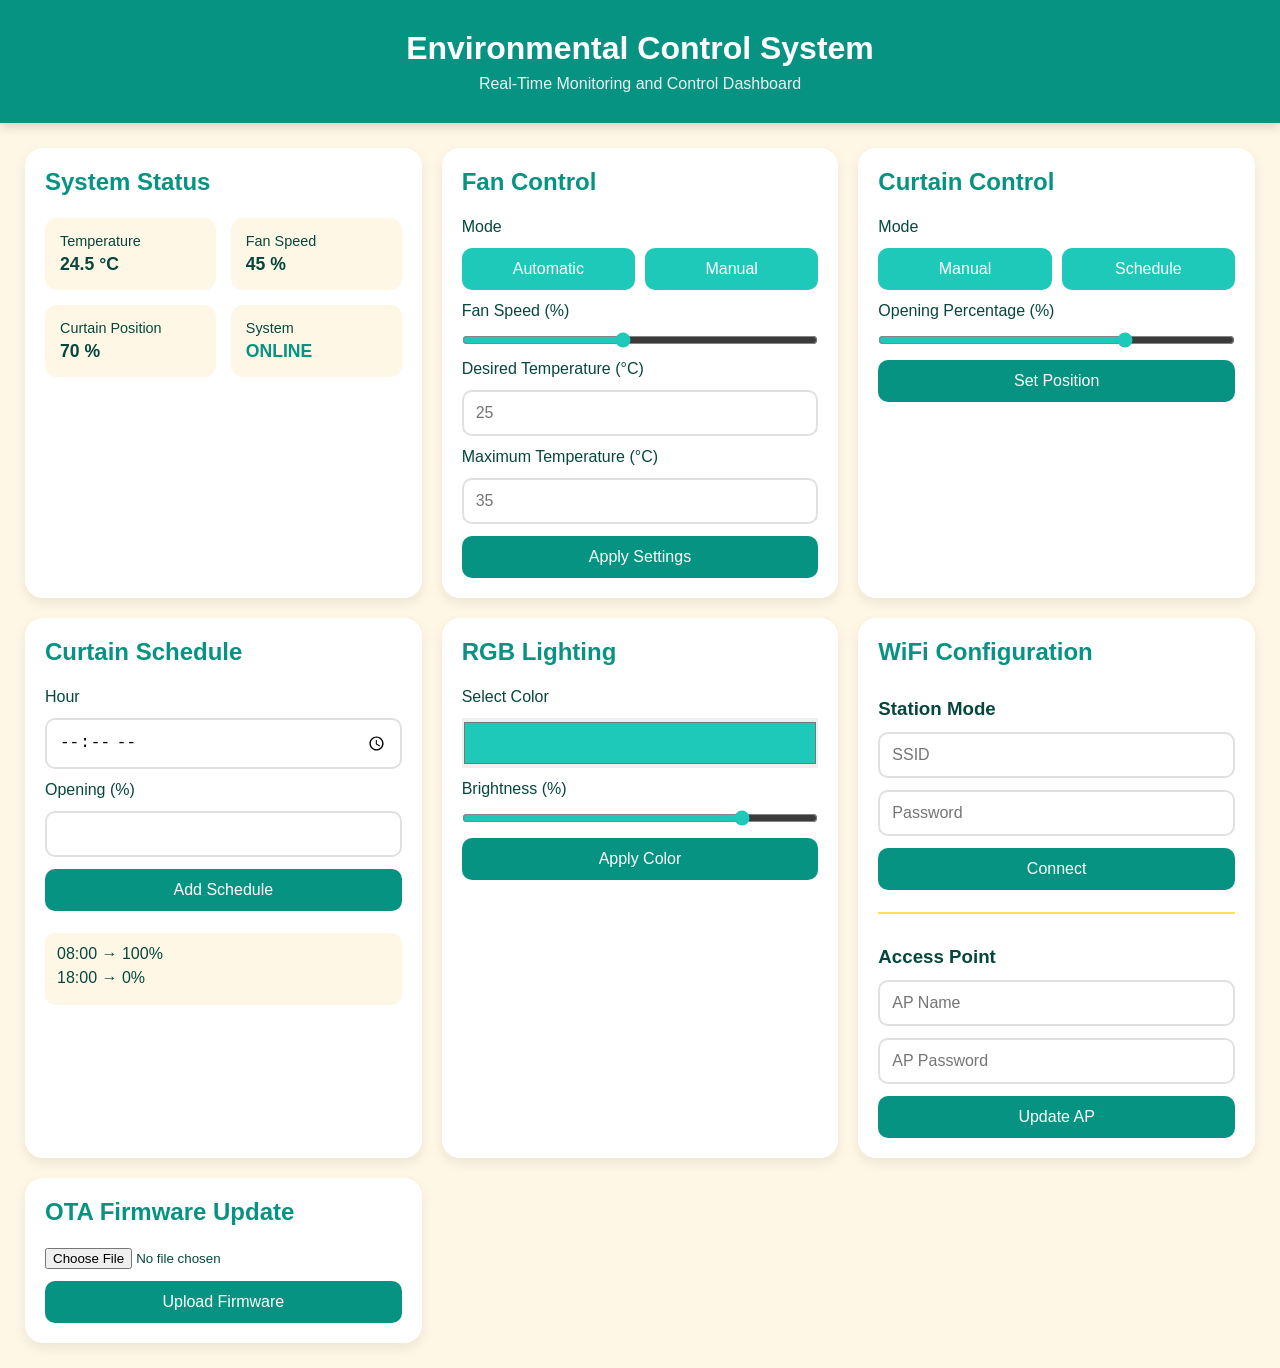
==== Final_Project/main/webpage/index.html @ f7ce8e87 "Design webpage with html and css file" ====
<!DOCTYPE html>
<html lang="en">

<head>
    <meta charset="UTF-8">
    <meta name="viewport" content="width=device-width, initial-scale=1.0">
    <title>Environmental Control System</title>

    <link rel="stylesheet" href="app.css">
</head>

<body>

    <header>
        <h1>Environmental Control System</h1>
        <p>Real-Time Monitoring and Control Dashboard</p>
    </header>

    <main class="dashboard">

        <!-- STATUS -->
        <section class="card">
            <h2>System Status</h2>

            <div class="status-grid">

                <div class="status-item">
                    <span>Temperature</span>
                    <strong>24.5 °C</strong>
                </div>

                <div class="status-item">
                    <span>Fan Speed</span>
                    <strong>45 %</strong>
                </div>

                <div class="status-item">
                    <span>Curtain Position</span>
                    <strong>70 %</strong>
                </div>

                <div class="status-item">
                    <span>System</span>
                    <strong class="online">ONLINE</strong>
                </div>

            </div>
        </section>

        <!-- FAN -->
        <section class="card">
            <h2>Fan Control</h2>

            <label>Mode</label>

            <div class="button-group">
                <button>Automatic</button>
                <button>Manual</button>
            </div>

            <label>Fan Speed (%)</label>
            <input type="range" min="0" max="100" value="45">

            <label>Desired Temperature (°C)</label>
            <input type="number" placeholder="25">

            <label>Maximum Temperature (°C)</label>
            <input type="number" placeholder="35">

            <button class="primary-btn">Apply Settings</button>
        </section>

        <!-- CURTAIN -->
        <section class="card">
            <h2>Curtain Control</h2>

            <label>Mode</label>

            <div class="button-group">
                <button>Manual</button>
                <button>Schedule</button>
            </div>

            <label>Opening Percentage (%)</label>
            <input type="range" min="0" max="100" value="70">

            <button class="primary-btn">Set Position</button>
        </section>

        <!-- SCHEDULE -->
        <section class="card">
            <h2>Curtain Schedule</h2>

            <label>Hour</label>
            <input type="time">

            <label>Opening (%)</label>
            <input type="number" min="0" max="100">

            <button class="primary-btn">Add Schedule</button>

            <div class="schedule-list">
                <p>08:00 → 100%</p>
                <p>18:00 → 0%</p>
            </div>
        </section>

        <!-- RGB -->
        <section class="card">
            <h2>RGB Lighting</h2>

            <label>Select Color</label>
            <input type="color" value="#1FC9BA">

            <label>Brightness (%)</label>
            <input type="range" min="0" max="100" value="80">

            <button class="primary-btn">Apply Color</button>
        </section>

        <!-- WIFI -->
        <section class="card">
            <h2>WiFi Configuration</h2>

            <h3>Station Mode</h3>

            <input type="text" placeholder="SSID">
            <input type="password" placeholder="Password">

            <button class="primary-btn">Connect</button>

            <hr>

            <h3>Access Point</h3>

            <input type="text" placeholder="AP Name">
            <input type="password" placeholder="AP Password">

            <button class="primary-btn">Update AP</button>
        </section>

        <!-- OTA -->
        <section class="card">
            <h2>OTA Firmware Update</h2>

            <input type="file">

            <button class="primary-btn">Upload Firmware</button>
        </section>

    </main>

</body>

</html>
---- Final_Project/main/webpage/app.css ----
* {
    margin: 0;
    padding: 0;
    box-sizing: border-box;
}

body {
    font-family: Arial, Helvetica, sans-serif;
    background-color: #FFF7E6;
    color: #06473D;
}

/* HEADER */

header {
    background-color: #079382;
    color: white;
    padding: 30px;
    text-align: center;
    box-shadow: 0 4px 10px rgba(0,0,0,0.15);
}

header h1 {
    margin-bottom: 8px;
}

header p {
    opacity: 0.9;
}

/* DASHBOARD */

.dashboard {
    padding: 25px;

    display: grid;
    grid-template-columns: repeat(auto-fit, minmax(350px, 1fr));
    gap: 20px;
}

/* CARDS */

.card {
    background-color: white;

    border-radius: 18px;

    padding: 20px;

    box-shadow: 0 5px 12px rgba(0,0,0,0.08);

    display: flex;
    flex-direction: column;
    gap: 12px;
}

.card h2 {
    color: #079382;
    margin-bottom: 10px;
}

.card h3 {
    color: #06473D;
    margin-top: 10px;
}

/* STATUS */

.status-grid {
    display: grid;
    grid-template-columns: repeat(2,1fr);
    gap: 15px;
}

.status-item {
    background-color: #FFF7E6;
    border-radius: 12px;
    padding: 15px;
}

.status-item span {
    display: block;
    font-size: 0.9rem;
    margin-bottom: 5px;
}

.status-item strong {
    font-size: 1.1rem;
}

.online {
    color: #079382;
}

/* INPUTS */

input[type="text"],
input[type="password"],
input[type="number"],
input[type="time"] {

    width: 100%;

    padding: 12px;

    border: 2px solid #E0E0E0;

    border-radius: 10px;

    font-size: 1rem;
}

input[type="color"] {
    width: 100%;
    height: 50px;
    border: none;
    cursor: pointer;
}

input[type="range"] {
    width: 100%;
    accent-color: #1FC9BA;
}

/* BUTTONS */

.button-group {
    display: flex;
    gap: 10px;
}

.button-group button {
    flex: 1;
}

button {
    border: none;

    background-color: #1FC9BA;

    color: white;

    padding: 12px;

    border-radius: 10px;

    font-size: 1rem;

    cursor: pointer;

    transition: 0.3s;
}

button:hover {
    background-color: #079382;
}

.primary-btn {
    background-color: #079382;
}

.primary-btn:hover {
    background-color: #06473D;
}

/* SCHEDULE */

.schedule-list {
    margin-top: 10px;
    background-color: #FFF7E6;
    padding: 12px;
    border-radius: 10px;
}

.schedule-list p {
    margin-bottom: 6px;
}

/* SEPARATORS */

hr {
    border: none;
    height: 2px;
    background-color: #FEDF59;
    margin: 10px 0;
}

/* RESPONSIVE */

@media (max-width: 768px) {

    .dashboard {
        grid-template-columns: 1fr;
    }

    .status-grid {
        grid-template-columns: 1fr;
    }
}
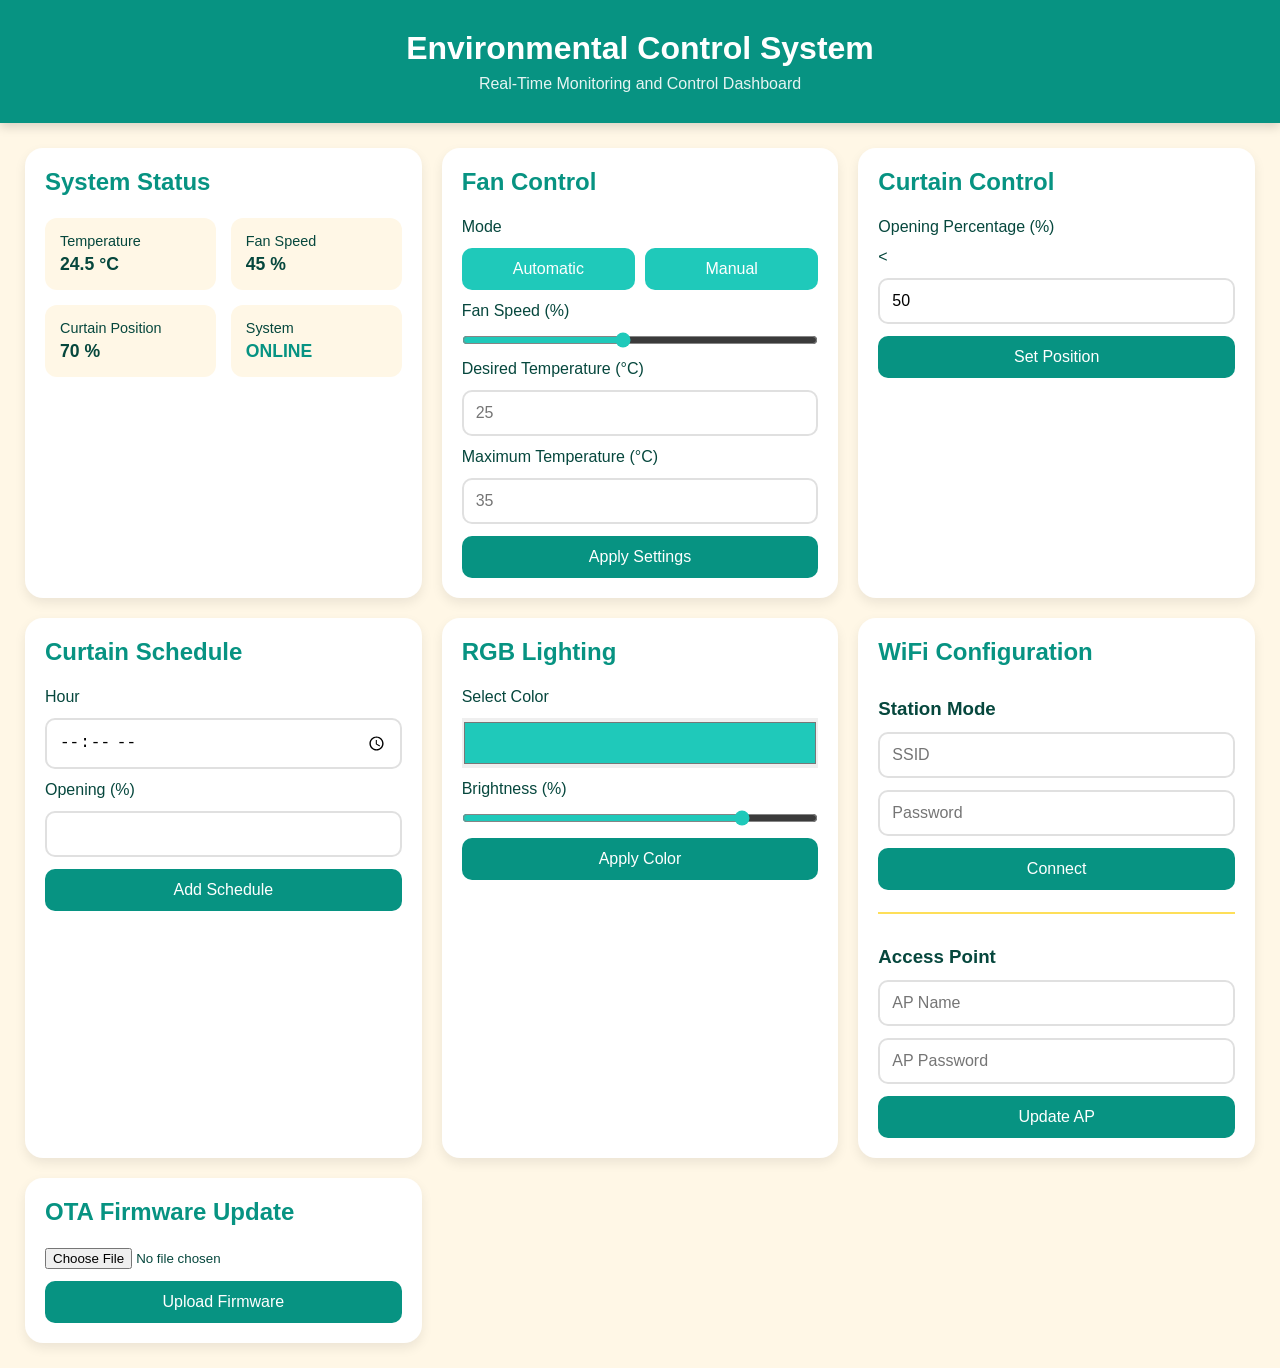
==== commit a8ae4d3a: "Fix bugs about versions and add the curtain control´s functions" ====
--- a/Final_Project/main/webpage/index.html
+++ b/Final_Project/main/webpage/index.html
@@ -74,17 +74,20 @@
         <section class="card">
             <h2>Curtain Control</h2>
 
-            <label>Mode</label>
+            <label>Opening Percentage (%)</label>
 
-            <div class="button-group">
-                <button>Manual</button>
-                <button>Schedule</button>
-            </div>
+            <<input
+                type="number"
+                id="curtainPosition"
+                min="0"
+                max="100"
+                value="50">
 
-            <label>Opening Percentage (%)</label>
-            <input type="range" min="0" max="100" value="70">
-
-            <button class="primary-btn">Set Position</button>
+            <button
+                id="curtainBtn"
+                class="primary-btn">
+                Set Position
+            </button>
         </section>
 
         <!-- SCHEDULE -->
@@ -99,10 +102,6 @@
 
             <button class="primary-btn">Add Schedule</button>
 
-            <div class="schedule-list">
-                <p>08:00 → 100%</p>
-                <p>18:00 → 0%</p>
-            </div>
         </section>
 
         <!-- RGB -->
@@ -150,6 +149,9 @@
 
     </main>
 
+    <script src="jquery-3.3.1.min.js"></script>
+    <script src="app.js"></script>
+
 </body>
 
 </html>
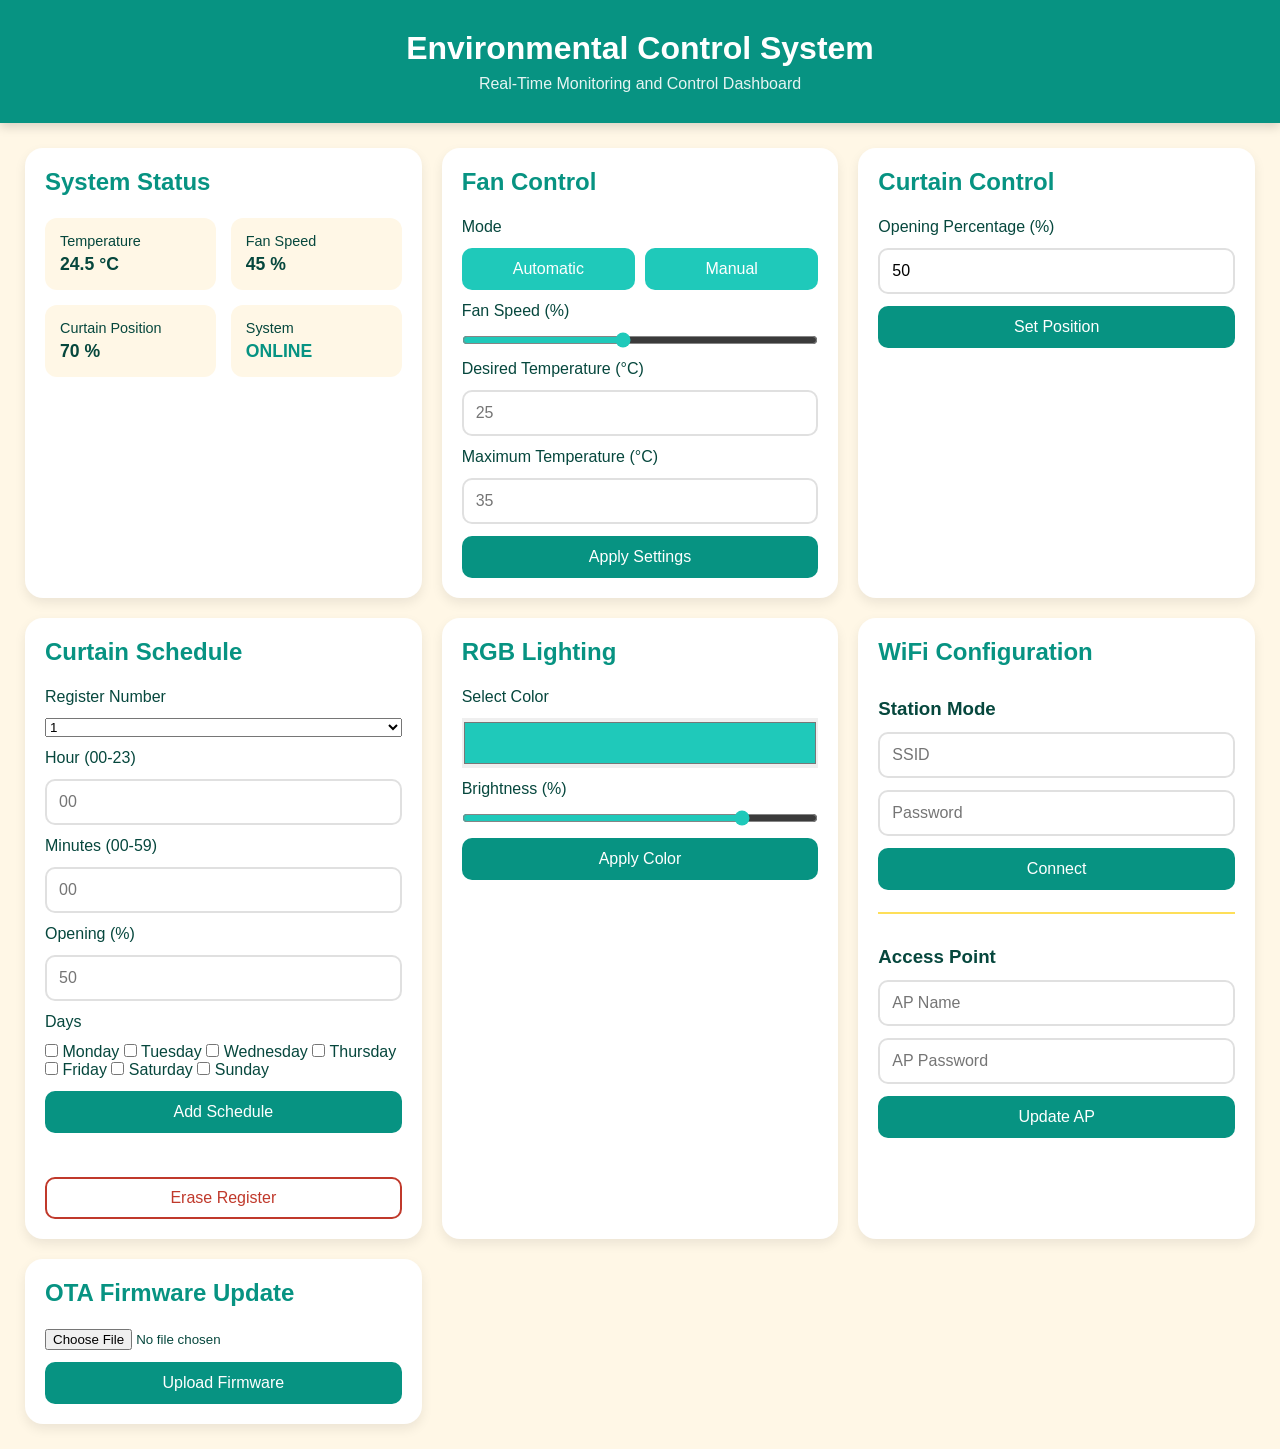
==== commit 0e9786b6: "Add automatic and manual config for the curtains and fix bugs about compilation" ====
--- a/Final_Project/main/webpage/index.html
+++ b/Final_Project/main/webpage/index.html
@@ -76,7 +76,7 @@
 
             <label>Opening Percentage (%)</label>
 
-            <<input
+            <input
                 type="number"
                 id="curtainPosition"
                 min="0"
@@ -94,13 +94,65 @@
         <section class="card">
             <h2>Curtain Schedule</h2>
 
-            <label>Hour</label>
-            <input type="time">
+            <label>Register Number</label>
+            <select id="selectNumber">
+                <option value="1">1</option>
+                <option value="2">2</option>
+                <option value="3">3</option>
+                <option value="4">4</option>
+                <option value="5">5</option>
+                <option value="6">6</option>
+                <option value="7">7</option>
+                <option value="8">8</option>
+            </select>
+
+            <label>Hour (00-23)</label>
+            <input 
+                type="number" 
+                id="hours"
+                min="0" 
+                max="23"
+                placeholder="00">
+
+            <label>Minutes (00-59)</label>
+            <input 
+                type="number" 
+                id="minutes"
+                min="0" 
+                max="59"
+                placeholder="00">
 
             <label>Opening (%)</label>
-            <input type="number" min="0" max="100">
-
-            <button class="primary-btn">Add Schedule</button>
+            <input 
+                type="number" 
+                id="openingPercentage"
+                min="0" 
+                max="100"
+                placeholder="50">
+
+            <label>Days</label>
+            <div class="checkbox-group">
+                <label><input type="checkbox" id="day_mon"> Monday</label>
+                <label><input type="checkbox" id="day_tue"> Tuesday</label>
+                <label><input type="checkbox" id="day_wed"> Wednesday</label>
+                <label><input type="checkbox" id="day_thu"> Thursday</label>
+                <label><input type="checkbox" id="day_fri"> Friday</label>
+                <label><input type="checkbox" id="day_sat"> Saturday</label>
+                <label><input type="checkbox" id="day_sun"> Sunday</label>
+            </div>
+
+            <button 
+                id="addScheduleBtn"
+                onclick="send_register()"
+                class="primary-btn">
+                Add Schedule
+            </button>
+
+            <div id="schedule_status"></div>
+
+            <button id="eraseScheduleBtn" class="secondary-btn">
+                Erase Register
+            </button>
 
         </section>
 
@@ -123,8 +175,8 @@
 
             <h3>Station Mode</h3>
 
-            <input type="text" placeholder="SSID">
-            <input type="password" placeholder="Password">
+            <input type="text" id="connect_ssid" placeholder="SSID">
+            <input type="password" id="connect_pass" placeholder="Password">
 
             <button class="primary-btn">Connect</button>
 
--- a/Final_Project/main/webpage/app.css
+++ b/Final_Project/main/webpage/app.css
@@ -196,4 +196,22 @@
     .status-grid {
         grid-template-columns: 1fr;
     }
+}
+
+.secondary-btn {
+    background-color: transparent;
+    color: #c0392b;
+    border: 2px solid #c0392b;
+    border-radius: 10px;
+    padding: 10px 16px;
+    font-size: 1rem;
+    cursor: pointer;
+}
+.secondary-btn:hover {
+    background-color: #c0392b;
+    color: white;
+}
+#schedule_status {
+    min-height: 1.4em;
+    font-size: 0.9rem;
 }
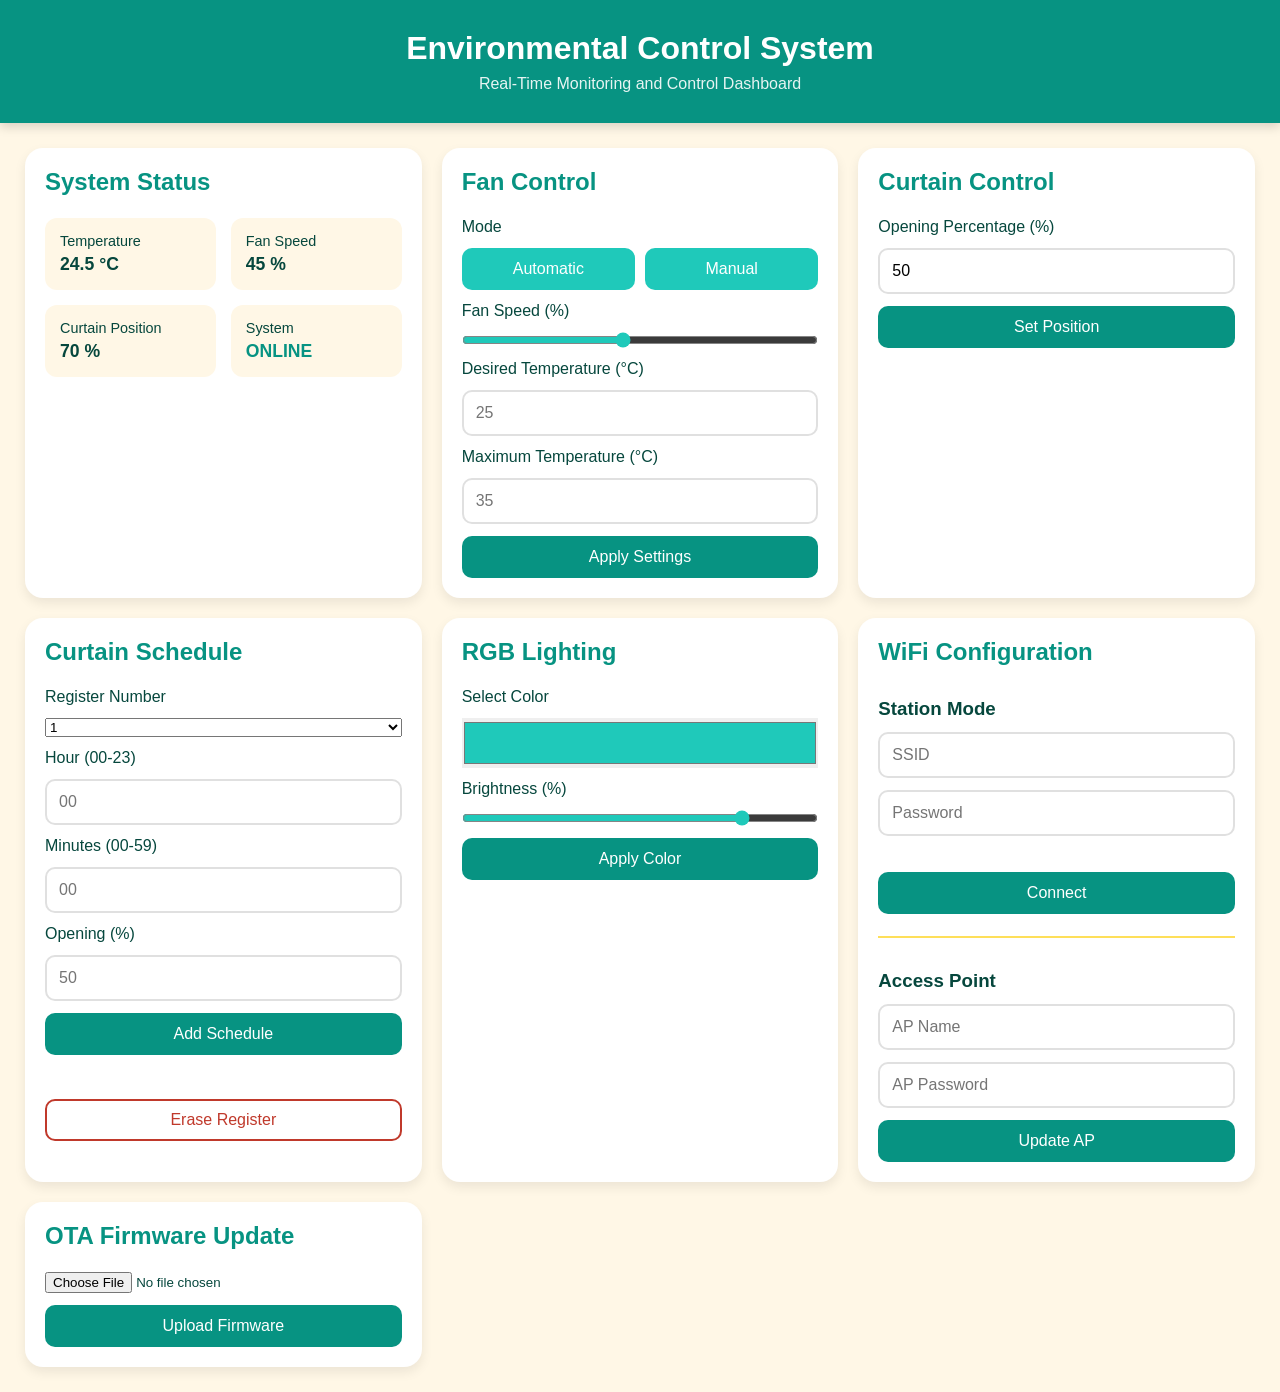
==== commit de2d96d4: "add automatic and manual config for the curtains and the credentials for the STA and AP mode" ====
--- a/Final_Project/main/webpage/index.html
+++ b/Final_Project/main/webpage/index.html
@@ -130,17 +130,6 @@
                 max="100"
                 placeholder="50">
 
-            <label>Days</label>
-            <div class="checkbox-group">
-                <label><input type="checkbox" id="day_mon"> Monday</label>
-                <label><input type="checkbox" id="day_tue"> Tuesday</label>
-                <label><input type="checkbox" id="day_wed"> Wednesday</label>
-                <label><input type="checkbox" id="day_thu"> Thursday</label>
-                <label><input type="checkbox" id="day_fri"> Friday</label>
-                <label><input type="checkbox" id="day_sat"> Saturday</label>
-                <label><input type="checkbox" id="day_sun"> Sunday</label>
-            </div>
-
             <button 
                 id="addScheduleBtn"
                 onclick="send_register()"
@@ -177,8 +166,13 @@
 
             <input type="text" id="connect_ssid" placeholder="SSID">
             <input type="password" id="connect_pass" placeholder="Password">
-
-            <button class="primary-btn">Connect</button>
+            
+            <div id="wifi_connect_credentials_errors"></div>
+            <div id="wifi_connect_status"></div>
+            
+            <button id="connect_wifi" class="primary-btn">
+                Connect
+            </button>
 
             <hr>
 
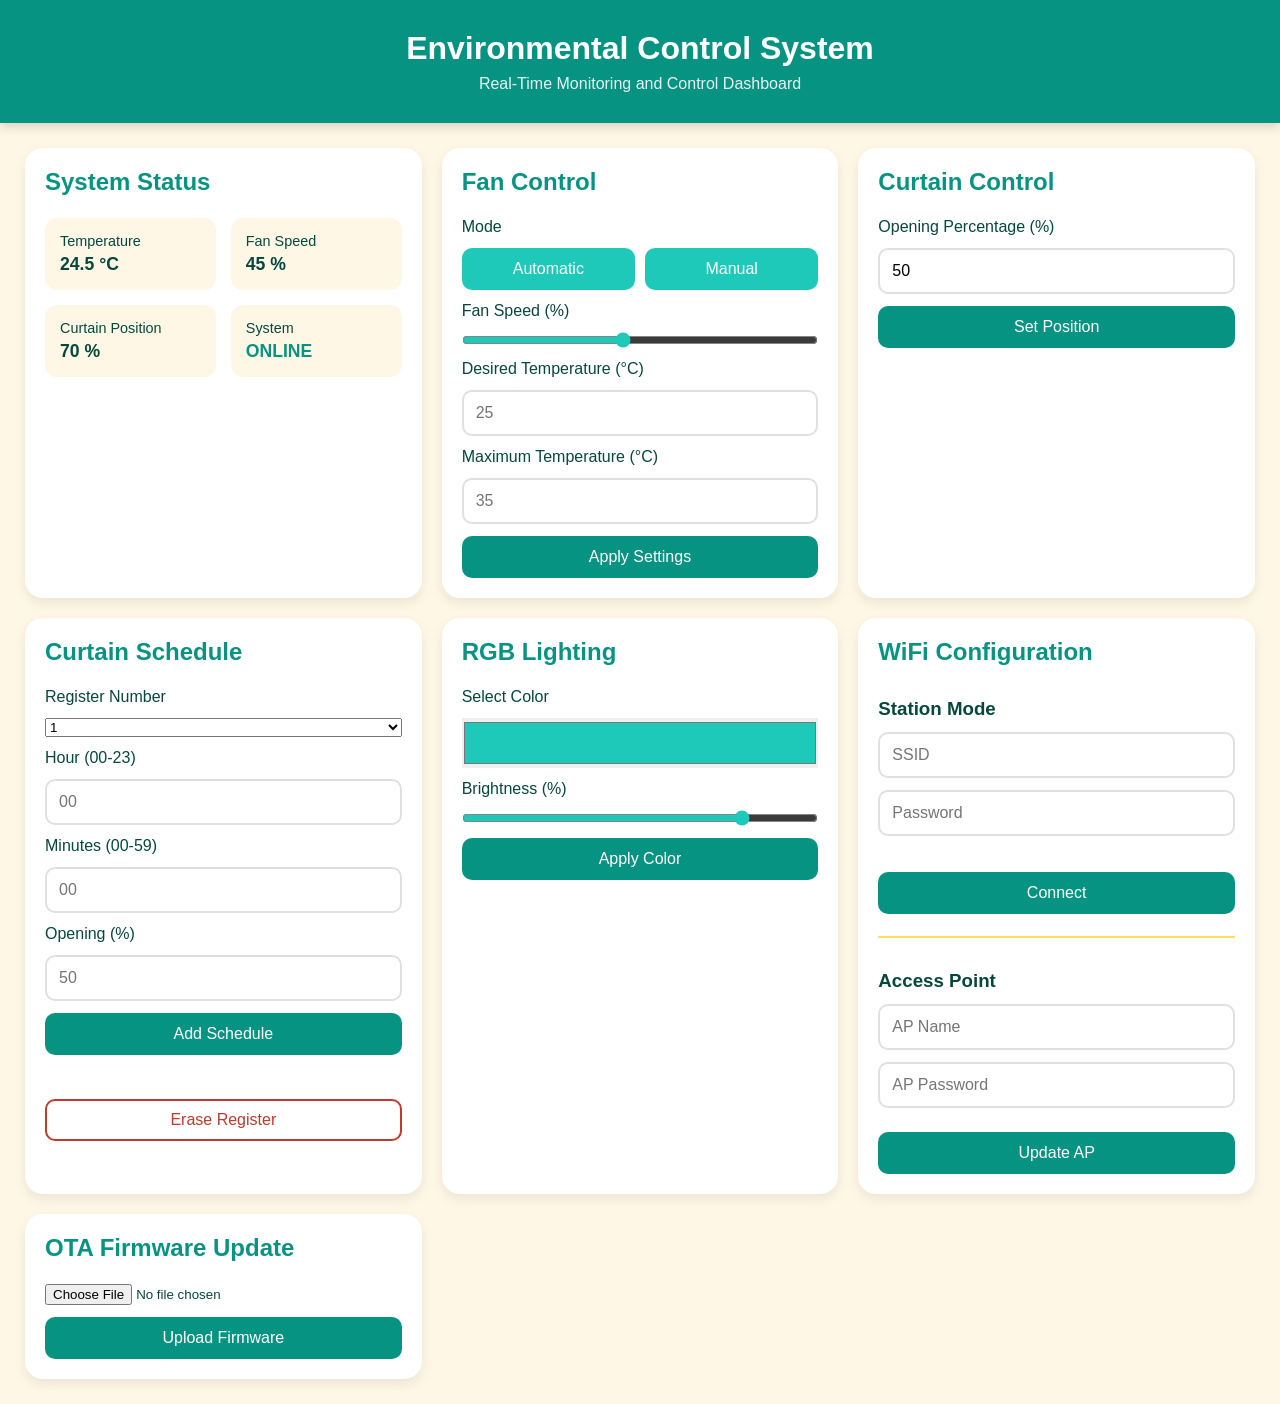
==== commit a39f8f38: "Add functions to modify the AP mode through the webpage" ====
--- a/Final_Project/main/webpage/index.html
+++ b/Final_Project/main/webpage/index.html
@@ -178,10 +178,12 @@
 
             <h3>Access Point</h3>
 
-            <input type="text" placeholder="AP Name">
-            <input type="password" placeholder="AP Password">
-
-            <button class="primary-btn">Update AP</button>
+            <input type="text" id="ap_ssid" placeholder="AP Name">
+            <input type="password" id="ap_pass"placeholder="AP Password">
+            <div id="ap_status"></div>
+
+            <button onclick="updateAP()" class="primary-btn">Update AP</button>
+            
         </section>
 
         <!-- OTA -->
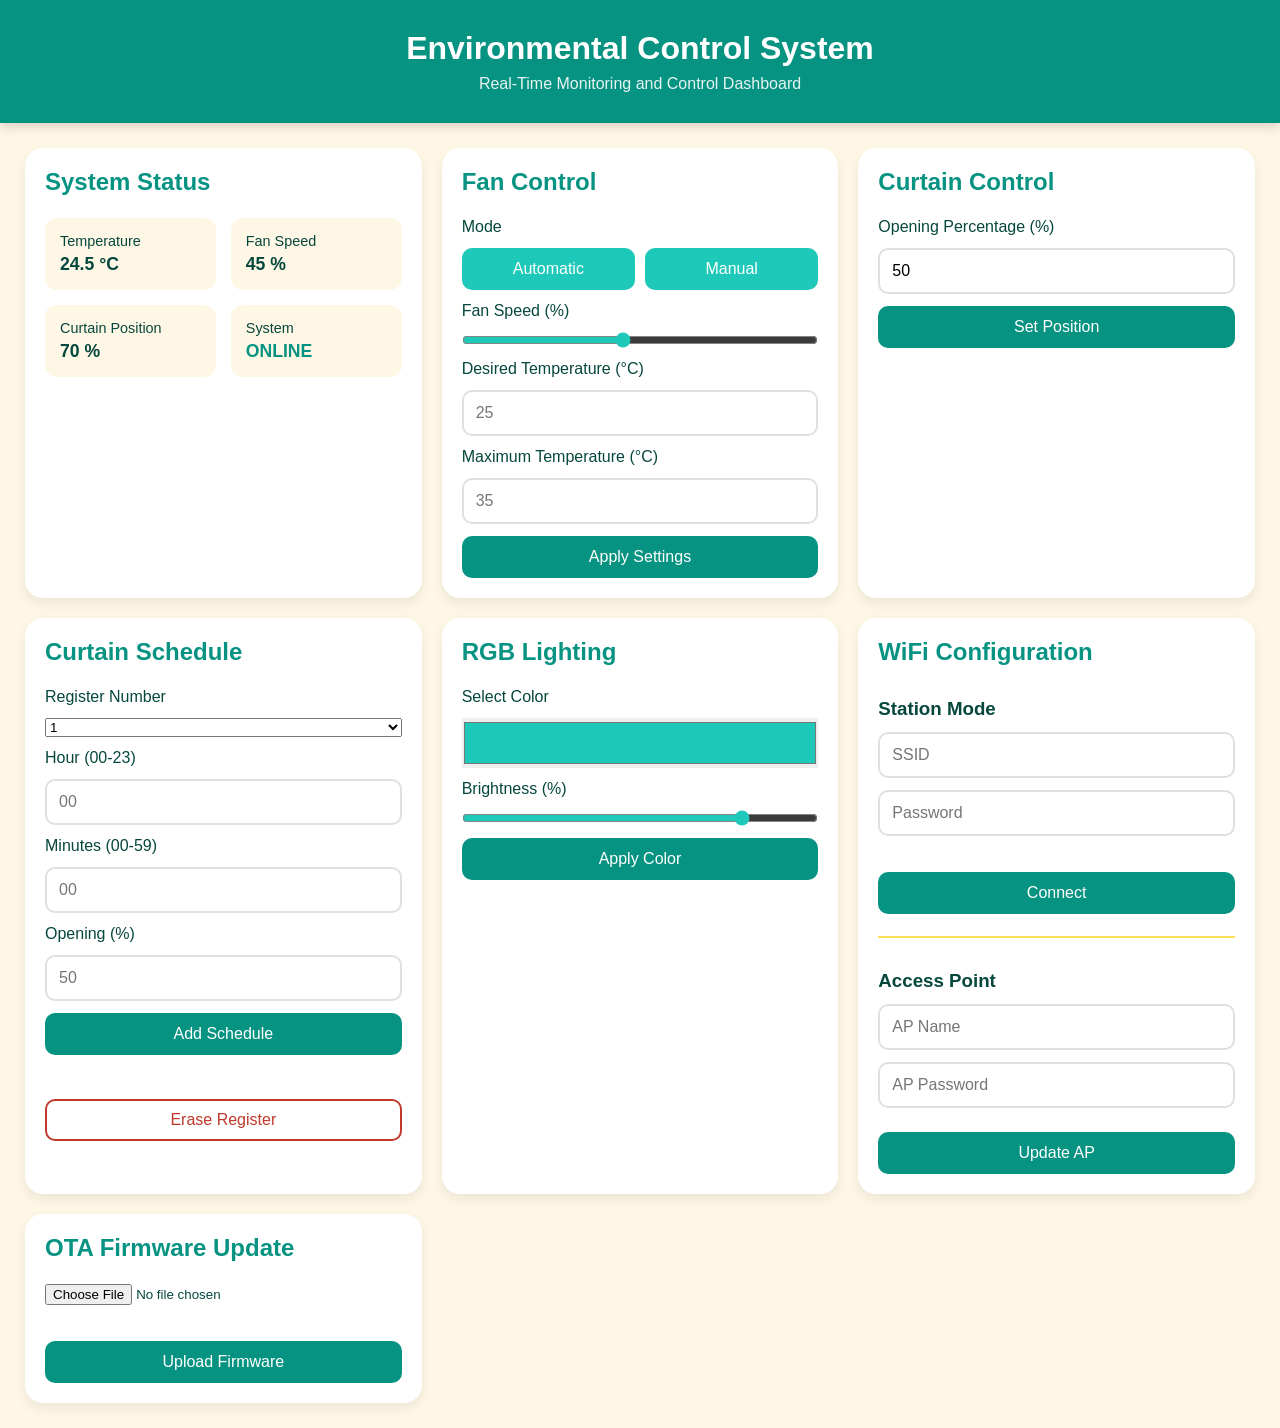
==== commit 851b9d54: "add OTA configurations" ====
--- a/Final_Project/main/webpage/index.html
+++ b/Final_Project/main/webpage/index.html
@@ -190,9 +190,10 @@
         <section class="card">
             <h2>OTA Firmware Update</h2>
 
-            <input type="file">
-
-            <button class="primary-btn">Upload Firmware</button>
+            <input type="file" id="selected_file" onchange="getFileInfo()">
+            <div id="file_info"></div>
+            <div id="ota_update_status"></div>
+            <button class="primary-btn" onclick="updateFirmware()">Upload Firmware</button>
         </section>
 
     </main>
